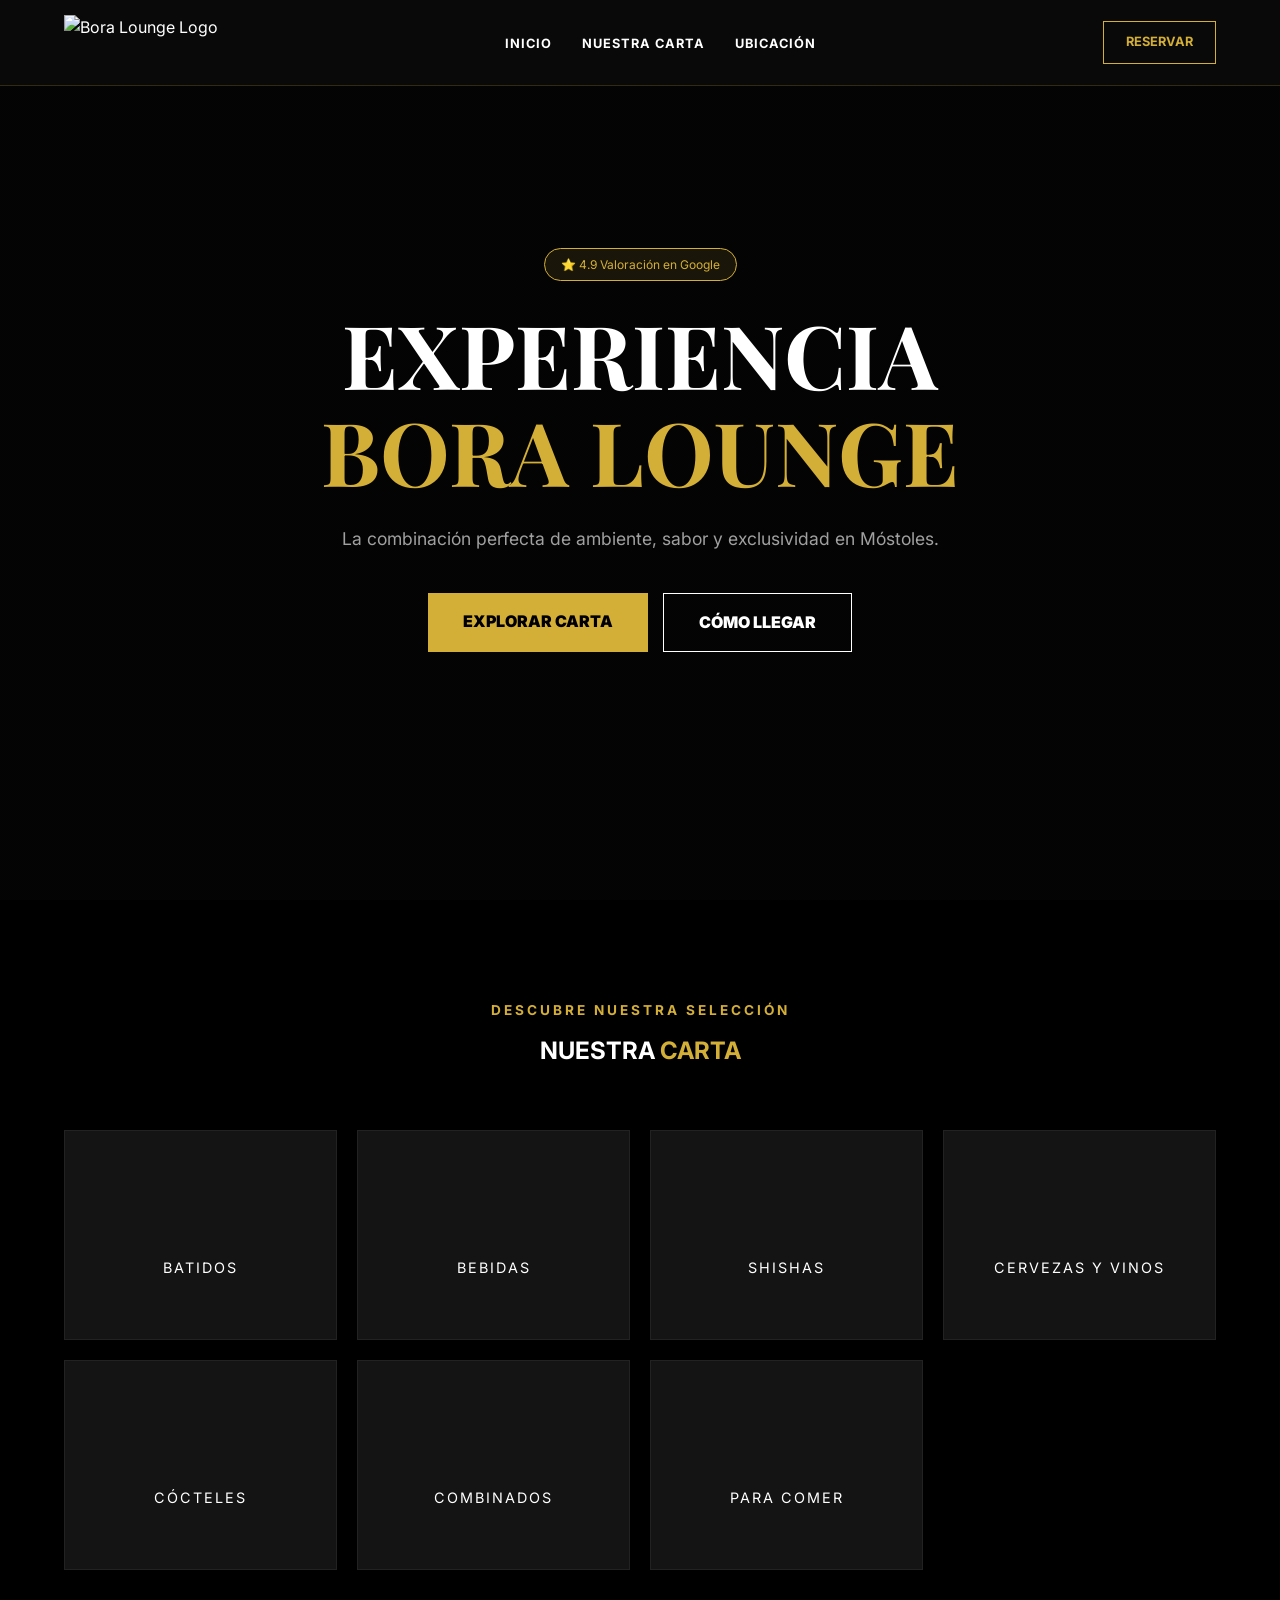
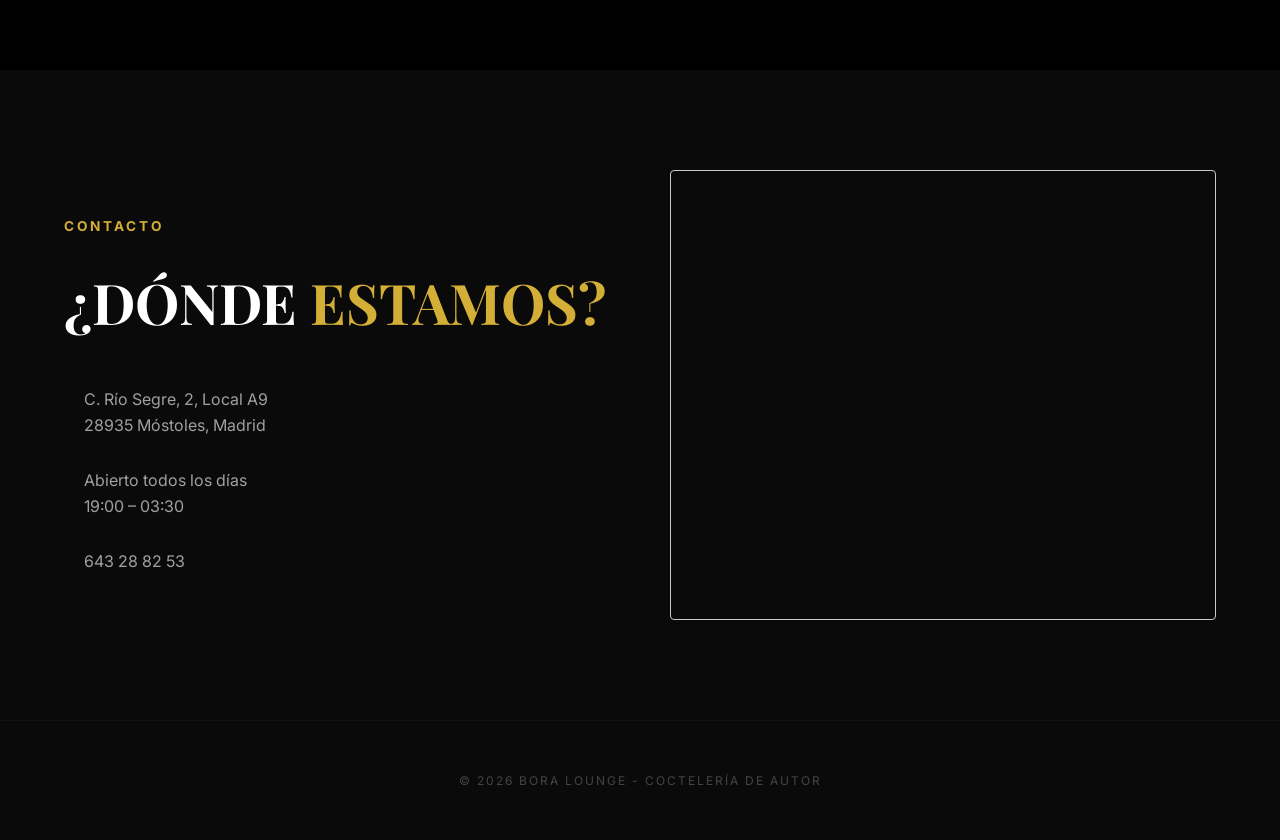
==== index.html @ b0efe2f0 "Add files via upload" ====
<!DOCTYPE html>
<html lang="es">
<head>
    <meta charset="UTF-8">
    <meta name="viewport" content="width=device-width, initial-scale=1.0">
    <title>Bora Lounge | Coctelería & Shishas Premium</title>
    <link rel="stylesheet" href="style.css">
    <link href="https://fonts.googleapis.com/css2?family=Playfair+Display:wght@700;900&family=Inter:wght@300;400;700&display=swap" rel="stylesheet">
    <script src="https://unpkg.com/lucide@latest"></script>
</head>
<body>

    <nav class="navbar">
        <div class="logo-container">
            <img src="local.png" alt="Bora Lounge Logo" class="nav-logo">
        </div>
        <ul class="nav-links">
            <li><a href="#inicio">Inicio</a></li>
            <li><a href="#carta">Nuestra Carta</a></li>
            <li><a href="#contacto">Ubicación</a></li>
        </ul>
        <a href="tel:643288253" class="btn-reservation">RESERVAR</a>
    </nav>

    <header id="inicio" class="hero">
        <div class="hero-content">
            <div class="badge">⭐ 4.9 Valoración en Google</div>
            <h1>EXPERIENCIA <br><span class="gold-text">BORA LOUNGE</span></h1>
            <p>La combinación perfecta de ambiente, sabor y exclusividad en Móstoles.</p>
            <div class="hero-btns">
                <a href="#carta" class="btn-gold">EXPLORAR CARTA</a>
                <a href="#contacto" class="btn-outline">CÓMO LLEGAR</a>
            </div>
        </div>
    </header>

    <section id="carta" class="menu-section">
        <div class="section-header">
            <span class="sub">DESCUBRE NUESTRA SELECCIÓN</span>
            <h2>NUESTRA <span class="gold-text">CARTA</span></h2>
        </div>

        <div class="menu-grid">
            <a href="batidos.html" class="menu-card">
                <i data-lucide="cup-soda"></i>
                <h3>BATIDOS</h3>
            </a>
            <a href="bebidas.html" class="menu-card">
                <i data-lucide="glass-water"></i>
                <h3>BEBIDAS</h3>
            </a>
            <a href="shishas.html" class="menu-card">
                <i data-lucide="wind"></i>
                <h3>SHISHAS</h3>
            </a>
            <a href="cervezas-vinos.html" class="menu-card">
                <i data-lucide="wine"></i>
                <h3>CERVEZAS Y VINOS</h3>
            </a>
            <a href="cocteles.html" class="menu-card">
                <i data-lucide="martini"></i>
                <h3>CÓCTELES</h3>
            </a>
            <a href="combinados.html" class="menu-card">
                <i data-lucide="glass-water"></i>
                <h3>COMBINADOS</h3>
            </a>
            <a href="comida.html" class="menu-card">
                <i data-lucide="pizza"></i>
                <h3>PARA COMER</h3>
            </a>
        </div>
    </section>

    <section id="contacto" class="contact-section">
        <div class="contact-grid">
            <div class="contact-info">
                <span class="sub">CONTACTO</span>
                <h2>¿DÓNDE <span class="gold-text">ESTAMOS?</span></h2>
                <div class="info-list">
                    <div class="info-item">
                        <i data-lucide="map-pin"></i>
                        <p>C. Río Segre, 2, Local A9<br>28935 Móstoles, Madrid</p>
                    </div>
                    <div class="info-item">
                        <i data-lucide="clock"></i>
                        <p>Abierto todos los días<br>19:00 – 03:30</p>
                    </div>
                    <div class="info-item">
                        <i data-lucide="phone"></i>
                        <p>643 28 82 53</p>
                    </div>
                </div>
            </div>
            <div class="map-box">
                <iframe src="https://www.google.com/maps/embed?pb=!1m18!1m12!1m3!1d3041.5654!2d-3.9216!3d40.3245!2m3!1f0!2f0!3f0!3m2!1i1024!2i768!4f13.1!3m3!1m2!1s0xd418de7d78a87d3%3A0x6b8655e88888888!2sC.%20R%C3%ADo%20Segre%2C%202%2C%2028935%20M%C3%B3stoles%2C%20Madrid!5e0!3m2!1ses!2ses!4v1700000000000" allowfullscreen="" loading="lazy"></iframe>
            </div>
        </div>
    </section>

    <footer>
        <p>© 2026 BORA LOUNGE - Coctelería de Autor</p>
    </footer>

    <script>lucide.createIcons();</script>
</body>
</html>
---- style.css ----
/* =========================================
   VARIABLES Y CONFIGURACIÓN BASE
   ========================================= */
:root {
    --bg: #0a0a0a;
    --card-bg: #141414;
    --gold: #d4af37;
    --gold-hover: #f1c40f;
    --text: #ffffff;
    --text-dim: #a0a0a0;
    --border: rgba(212, 175, 55, 0.2);
}

* {
    margin: 0;
    padding: 0;
    box-sizing: border-box;
    scroll-behavior: smooth;
}

body {
    font-family: 'Inter', sans-serif;
    background-color: var(--bg);
    color: var(--text);
    line-height: 1.6;
    overflow-x: hidden;
}

/* =========================================
   NAVEGACIÓN (GLASSMORPHISM)
   ========================================= */
.navbar {
    display: flex;
    justify-content: space-between;
    align-items: center;
    padding: 15px 5%;
    background: rgba(10, 10, 10, 0.95);
    backdrop-filter: blur(10px);
    position: fixed;
    width: 100%;
    top: 0;
    z-index: 1000;
    border-bottom: 1px solid var(--border);
}

.logo-container {
    display: flex;
    align-items: center;
}

.nav-logo {
    height: 55px; /* Tamaño optimizado para tu logo 'B' */
    width: auto;
    object-fit: contain;
}

.nav-links {
    display: flex;
    list-style: none;
    gap: 30px;
}

.nav-links a {
    text-decoration: none;
    color: var(--text);
    font-size: 0.8rem;
    font-weight: 700;
    text-transform: uppercase;
    letter-spacing: 1px;
    transition: 0.3s;
}

.nav-links a:hover {
    color: var(--gold);
}

.btn-reservation {
    background: transparent;
    border: 1px solid var(--gold);
    color: var(--gold);
    padding: 10px 22px;
    text-decoration: none;
    font-size: 0.8rem;
    font-weight: 700;
    transition: 0.3s;
}

.btn-reservation:hover {
    background: var(--gold);
    color: #000;
}

/* =========================================
   HERO SECTION
   ========================================= */
.hero {
    height: 100vh;
    background: linear-gradient(rgba(0,0,0,0.65), rgba(0,0,0,0.65)), 
                url('https://images.unsplash.com/photo-1514362545857-3bc16c4c7d1b?auto=format&fit=crop&q=80');
    background-size: cover;
    background-position: center;
    display: flex;
    align-items: center;
    justify-content: center;
    text-align: center;
    padding: 0 5%;
}

.badge {
    background: rgba(212, 175, 55, 0.1);
    color: var(--gold);
    padding: 6px 16px;
    border-radius: 50px;
    display: inline-block;
    font-size: 0.75rem;
    margin-bottom: 25px;
    border: 1px solid var(--gold);
}

.hero h1 {
    font-family: 'Playfair Display', serif;
    font-size: clamp(2.5rem, 8vw, 5.5rem);
    line-height: 1.1;
    margin-bottom: 25px;
}

.gold-text {
    color: var(--gold);
}

.hero p {
    color: var(--text-dim);
    font-size: 1.1rem;
    max-width: 700px;
    margin: 0 auto 40px;
}

.hero-btns {
    display: flex;
    gap: 15px;
    justify-content: center;
    flex-wrap: wrap;
}

.btn-gold {
    background: var(--gold);
    color: #000;
    padding: 16px 35px;
    text-decoration: none;
    font-weight: 900;
    transition: 0.3s;
}

.btn-outline {
    border: 1px solid #fff;
    color: #fff;
    padding: 16px 35px;
    text-decoration: none;
    font-weight: 900;
    transition: 0.3s;
}

.btn-gold:hover { background: var(--gold-hover); }
.btn-outline:hover { background: #fff; color: #000; }

/* =========================================
   SECCIÓN CARTA (GRID)
   ========================================= */
.menu-section {
    padding: 100px 5%;
    background: #000;
    text-align: center;
}

.section-header {
    margin-bottom: 60px;
}

.sub {
    color: var(--gold);
    font-weight: 700;
    font-size: 0.85rem;
    letter-spacing: 3px;
    display: block;
    margin-bottom: 10px;
}

.menu-grid {
    display: grid;
    grid-template-columns: repeat(auto-fit, minmax(220px, 1fr));
    gap: 20px;
    max-width: 1200px;
    margin: 0 auto;
}

.menu-card {
    background: var(--card-bg);
    padding: 60px 20px;
    border: 1px solid #222;
    text-decoration: none;
    color: #fff;
    display: flex;
    flex-direction: column;
    align-items: center;
    gap: 20px;
    transition: 0.4s cubic-bezier(0.175, 0.885, 0.32, 1.275);
}

.menu-card i {
    width: 45px;
    height: 45px;
    color: var(--gold);
    transition: 0.3s;
}

.menu-card h3 {
    font-size: 0.9rem;
    font-weight: 400;
    letter-spacing: 2px;
}

.menu-card:hover {
    border-color: var(--gold);
    transform: translateY(-10px);
    background: rgba(212, 175, 55, 0.05);
}

/* =========================================
   PÁGINAS INTERNAS DE LA CARTA
   ========================================= */
.menu-page {
    background: var(--bg);
    min-height: 100vh;
    padding-top: 120px;
}

.menu-container {
    max-width: 850px;
    margin: 0 auto;
    padding: 40px 20px;
}

.back-btn {
    display: inline-block;
    color: #fff;
    text-decoration: none;
    border: 1px solid var(--gold);
    padding: 10px 20px;
    font-size: 0.8rem;
    font-weight: 700;
    margin-bottom: 40px;
    transition: 0.3s;
}

.back-btn:hover {
    background: var(--gold);
    color: #000;
}

.item {
    display: flex;
    justify-content: space-between;
    align-items: flex-start;
    padding: 25px 0;
    border-bottom: 1px dashed #333;
}

.item h4 {
    font-family: 'Playfair Display', serif;
    color: var(--gold);
    font-size: 1.3rem;
    margin-bottom: 8px;
}

.item p {
    color: var(--text-dim);
    font-size: 0.95rem;
}

.price {
    color: var(--gold);
    font-weight: 700;
    font-size: 1.2rem;
    margin-left: 20px;
}

/* =========================================
   CONTACTO Y MAPA
   ========================================= */
.contact-section {
    padding: 100px 5%;
    background: #0a0a0a;
}

.contact-grid {
    display: grid;
    grid-template-columns: 1fr 1fr;
    gap: 60px;
    align-items: center;
}

.contact-info h2 {
    font-family: 'Playfair Display', serif;
    font-size: clamp(2rem, 5vw, 3.5rem);
    margin: 20px 0 40px;
}

.info-list {
    display: flex;
    flex-direction: column;
    gap: 30px;
}

.info-item {
    display: flex;
    gap: 20px;
    align-items: flex-start;
}

.info-item i {
    color: var(--gold);
    flex-shrink: 0;
}

.info-item p {
    color: var(--text-dim);
}

.map-box {
    height: 450px;
    border: 1px solid #333;
    border-radius: 4px;
    overflow: hidden;
    filter: grayscale(1) invert(90%) contrast(1.2);
}

.map-box iframe {
    width: 100%;
    height: 100%;
    border: none;
}

/* =========================================
   FOOTER
   ========================================= */
footer {
    text-align: center;
    padding: 50px;
    border-top: 1px solid #111;
    color: #444;
    font-size: 0.75rem;
    letter-spacing: 2px;
    text-transform: uppercase;
}

/* =========================================
   RESPONSIVE
   ========================================= */
@media (max-width: 900px) {
    .contact-grid {
        grid-template-columns: 1fr;
    }
    
    .nav-links {
        display: none;
    }
    
    .hero h1 {
        font-size: 3.2rem;
    }

    .map-box {
        height: 300px;
    }
}
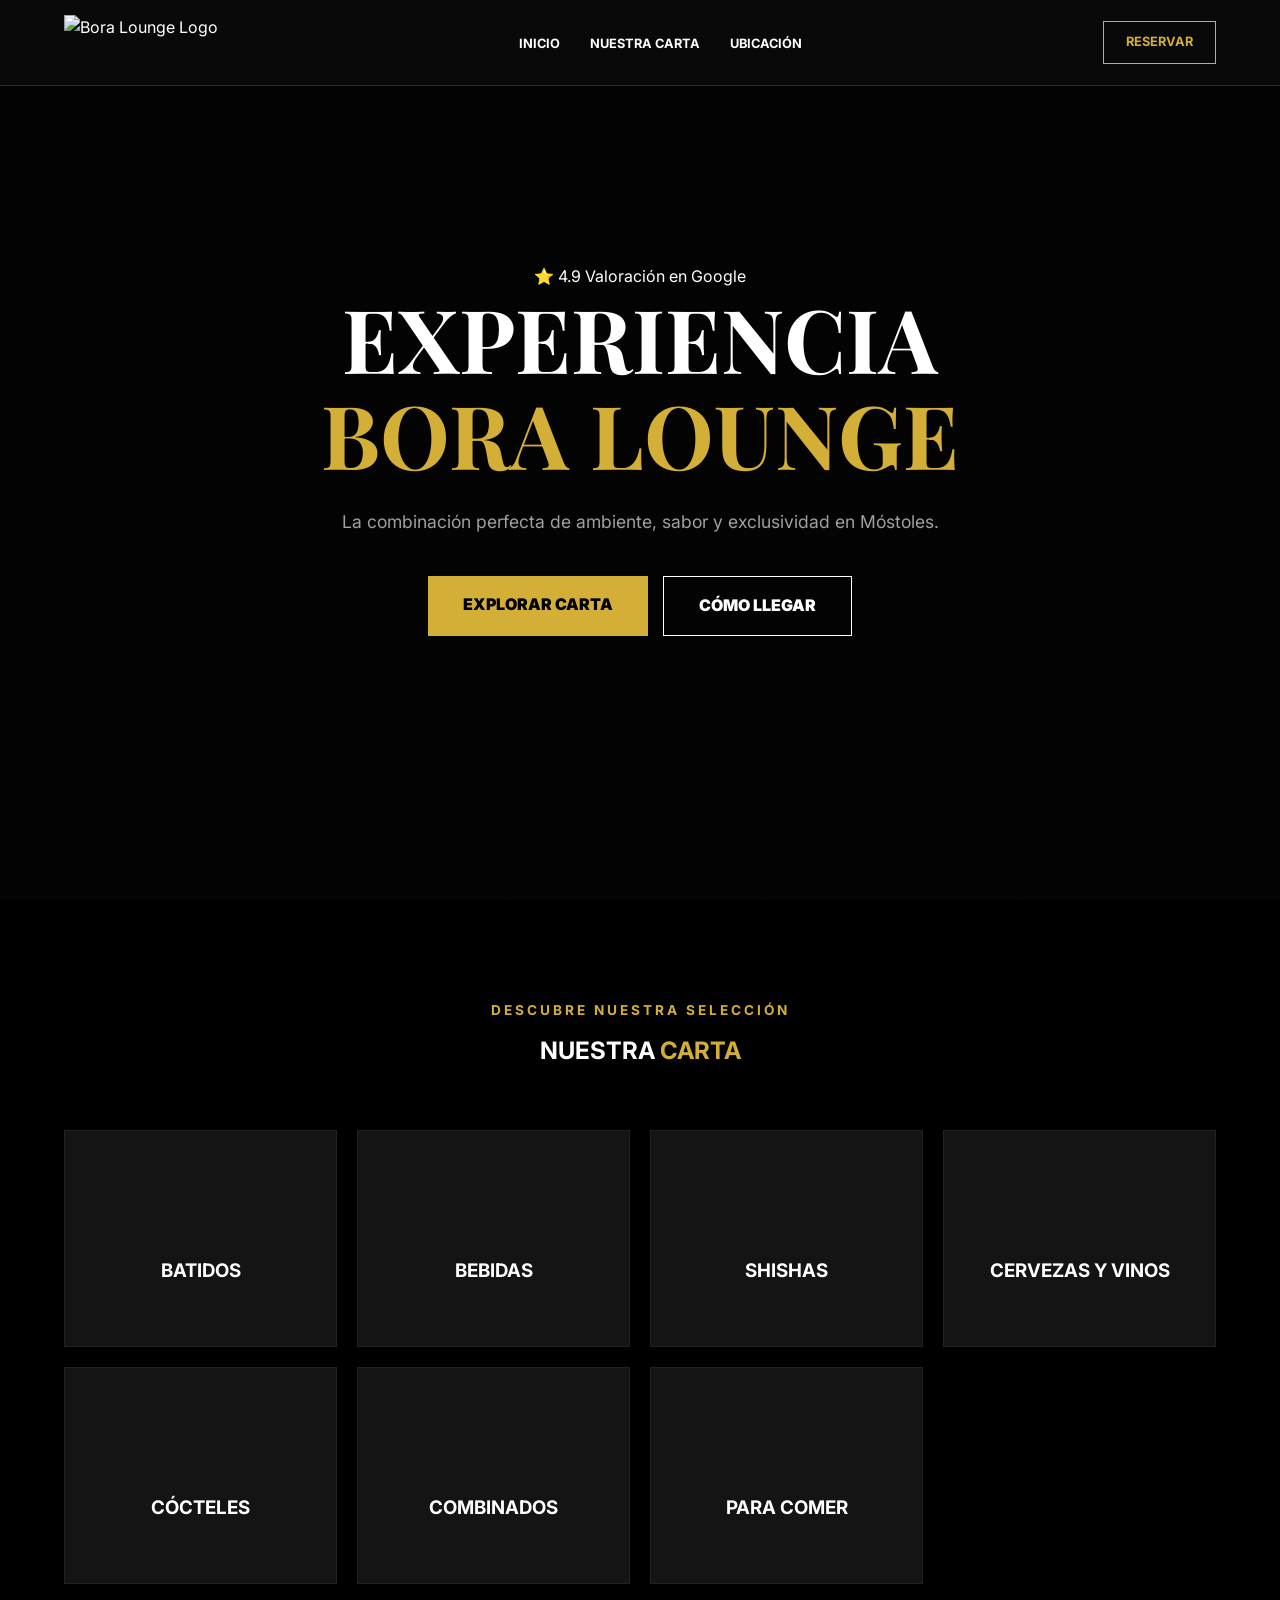
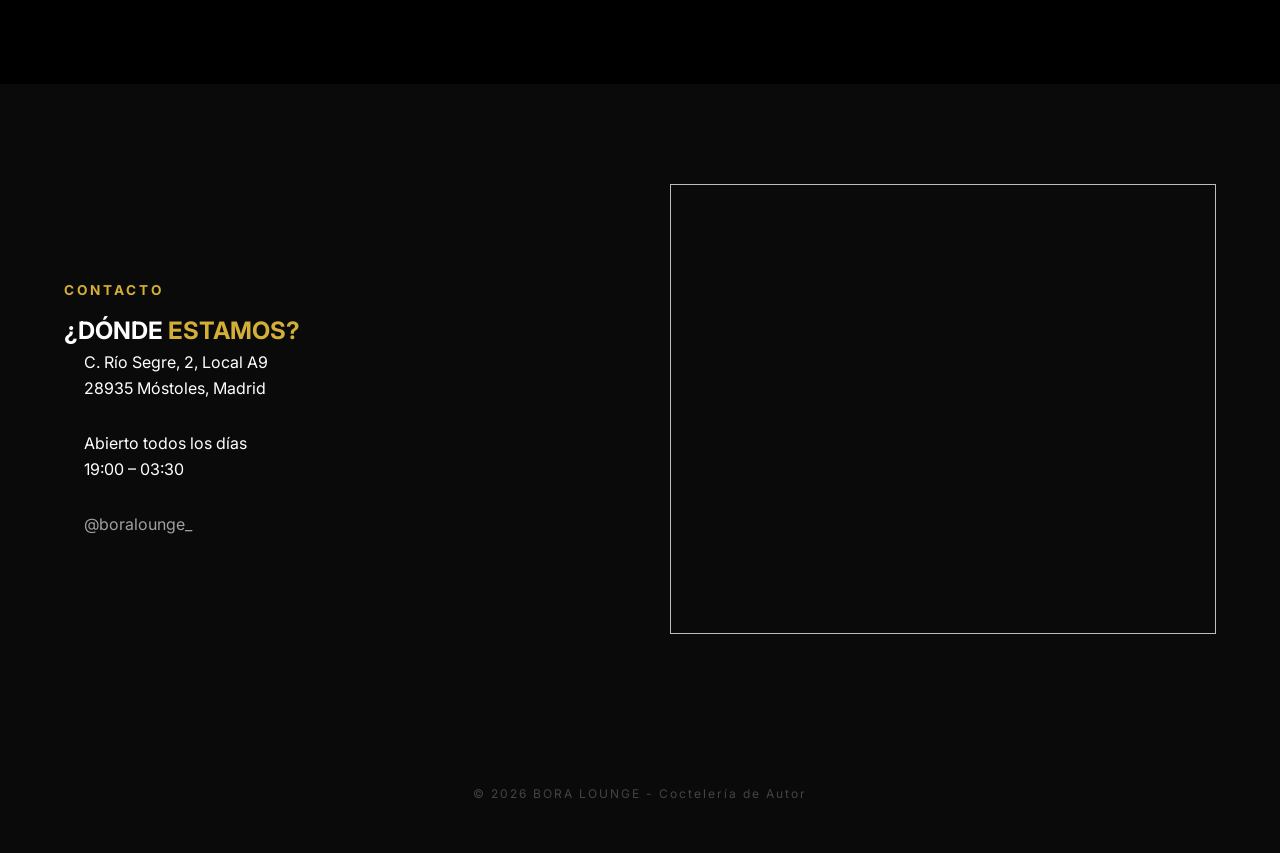
==== commit aeb46028: "index.html" ====
--- a/index.html
+++ b/index.html
@@ -19,7 +19,7 @@
             <li><a href="#carta">Nuestra Carta</a></li>
             <li><a href="#contacto">Ubicación</a></li>
         </ul>
-        <a href="tel:643288253" class="btn-reservation">RESERVAR</a>
+        <a href="https://www.instagram.com/boralounge_/" class="btn-reservation">RESERVAR</a>
     </nav>
 
     <header id="inicio" class="hero">
@@ -73,30 +73,34 @@
     </section>
 
     <section id="contacto" class="contact-section">
-        <div class="contact-grid">
-            <div class="contact-info">
-                <span class="sub">CONTACTO</span>
-                <h2>¿DÓNDE <span class="gold-text">ESTAMOS?</span></h2>
-                <div class="info-list">
-                    <div class="info-item">
-                        <i data-lucide="map-pin"></i>
-                        <p>C. Río Segre, 2, Local A9<br>28935 Móstoles, Madrid</p>
-                    </div>
-                    <div class="info-item">
-                        <i data-lucide="clock"></i>
-                        <p>Abierto todos los días<br>19:00 – 03:30</p>
-                    </div>
-                    <div class="info-item">
-                        <i data-lucide="phone"></i>
-                        <p>643 28 82 53</p>
-                    </div>
+    <div class="contact-grid">
+        <div class="contact-info">
+            <span class="sub">CONTACTO</span>
+            <h2>¿DÓNDE <span class="gold-text">ESTAMOS?</span></h2>
+            <div class="info-list">
+                <div class="info-item">
+                    <i data-lucide="map-pin"></i>
+                    <p>C. Río Segre, 2, Local A9<br>28935 Móstoles, Madrid</p>
+                </div>
+                <div class="info-item">
+                    <i data-lucide="clock"></i>
+                    <p>Abierto todos los días<br>19:00 – 03:30</p>
+                </div>
+                <div class="info-item">
+                    <i data-lucide="instagram"></i>
+                    <p>
+                        <a href="https://www.instagram.com/boralounge_/" target="_blank" style="color: var(--text-dim); text-decoration: none; transition: 0.3s;">
+                            @boralounge_
+                        </a>
+                    </p>
                 </div>
             </div>
-            <div class="map-box">
-                <iframe src="https://www.google.com/maps/embed?pb=!1m18!1m12!1m3!1d3041.5654!2d-3.9216!3d40.3245!2m3!1f0!2f0!3f0!3m2!1i1024!2i768!4f13.1!3m3!1m2!1s0xd418de7d78a87d3%3A0x6b8655e88888888!2sC.%20R%C3%ADo%20Segre%2C%202%2C%2028935%20M%C3%B3stoles%2C%20Madrid!5e0!3m2!1ses!2ses!4v1700000000000" allowfullscreen="" loading="lazy"></iframe>
-            </div>
         </div>
-    </section>
+        <div class="map-box">
+            <iframe src="https://www.google.com/maps/embed?pb=!1m18!1m12!1m3!1d3041.439446487627!2d-3.9213838!3d40.3325619!2m3!1f0!2f0!3f0!3m2!1i1024!2i768!4f13.1!3m3!1m2!1s0xd4191d9a265691d%3A0xc621b33333333333!2sBora%20Lounge!5e0!3m2!1ses!2ses!4v1700000000000!5m2!1ses!2ses" allowfullscreen="" loading="lazy"></iframe>
+        </div>
+    </div>
+</section>
 
     <footer>
         <p>© 2026 BORA LOUNGE - Coctelería de Autor</p>
@@ -104,4 +108,4 @@
 
     <script>lucide.createIcons();</script>
 </body>
-</html>+</html>
--- a/style.css
+++ b/style.css
@@ -27,7 +27,7 @@
 }
 
 /* =========================================
-   NAVEGACIÓN (GLASSMORPHISM)
+   NAVEGACIÓN (RESTAURADA)
    ========================================= */
 .navbar {
     display: flex;
@@ -43,38 +43,21 @@
     border-bottom: 1px solid var(--border);
 }
 
-.logo-container {
-    display: flex;
-    align-items: center;
-}
+.logo-container { display: flex; align-items: center; }
+.nav-logo { height: 55px; width: auto; object-fit: contain; }
 
-.nav-logo {
-    height: 55px; /* Tamaño optimizado para tu logo 'B' */
-    width: auto;
-    object-fit: contain;
-}
-
-.nav-links {
-    display: flex;
-    list-style: none;
-    gap: 30px;
-}
-
+.nav-links { display: flex; list-style: none; gap: 30px; }
 .nav-links a {
     text-decoration: none;
     color: var(--text);
     font-size: 0.8rem;
     font-weight: 700;
     text-transform: uppercase;
-    letter-spacing: 1px;
     transition: 0.3s;
 }
+.nav-links a:hover { color: var(--gold); }
 
-.nav-links a:hover {
-    color: var(--gold);
-}
-
-.btn-reservation {
+.btn-reservation, .back-btn {
     background: transparent;
     border: 1px solid var(--gold);
     color: var(--gold);
@@ -84,14 +67,10 @@
     font-weight: 700;
     transition: 0.3s;
 }
-
-.btn-reservation:hover {
-    background: var(--gold);
-    color: #000;
-}
+.btn-reservation:hover, .back-btn:hover { background: var(--gold); color: #000; }
 
 /* =========================================
-   HERO SECTION
+   HERO SECTION (RESTAURADA)
    ========================================= */
 .hero {
     height: 100vh;
@@ -106,17 +85,6 @@
     padding: 0 5%;
 }
 
-.badge {
-    background: rgba(212, 175, 55, 0.1);
-    color: var(--gold);
-    padding: 6px 16px;
-    border-radius: 50px;
-    display: inline-block;
-    font-size: 0.75rem;
-    margin-bottom: 25px;
-    border: 1px solid var(--gold);
-}
-
 .hero h1 {
     font-family: 'Playfair Display', serif;
     font-size: clamp(2.5rem, 8vw, 5.5rem);
@@ -124,9 +92,7 @@
     margin-bottom: 25px;
 }
 
-.gold-text {
-    color: var(--gold);
-}
+.gold-text { color: var(--gold); }
 
 .hero p {
     color: var(--text-dim);
@@ -135,55 +101,18 @@
     margin: 0 auto 40px;
 }
 
-.hero-btns {
-    display: flex;
-    gap: 15px;
-    justify-content: center;
-    flex-wrap: wrap;
-}
-
-.btn-gold {
-    background: var(--gold);
-    color: #000;
-    padding: 16px 35px;
-    text-decoration: none;
-    font-weight: 900;
-    transition: 0.3s;
-}
-
-.btn-outline {
-    border: 1px solid #fff;
-    color: #fff;
-    padding: 16px 35px;
-    text-decoration: none;
-    font-weight: 900;
-    transition: 0.3s;
-}
-
+.hero-btns { display: flex; gap: 15px; justify-content: center; flex-wrap: wrap; }
+.btn-gold { background: var(--gold); color: #000; padding: 16px 35px; text-decoration: none; font-weight: 900; transition: 0.3s; }
+.btn-outline { border: 1px solid #fff; color: #fff; padding: 16px 35px; text-decoration: none; font-weight: 900; transition: 0.3s; }
 .btn-gold:hover { background: var(--gold-hover); }
 .btn-outline:hover { background: #fff; color: #000; }
 
 /* =========================================
-   SECCIÓN CARTA (GRID)
+   SECCIÓN CARTA (GRID INDEX)
    ========================================= */
-.menu-section {
-    padding: 100px 5%;
-    background: #000;
-    text-align: center;
-}
-
-.section-header {
-    margin-bottom: 60px;
-}
-
-.sub {
-    color: var(--gold);
-    font-weight: 700;
-    font-size: 0.85rem;
-    letter-spacing: 3px;
-    display: block;
-    margin-bottom: 10px;
-}
+.menu-section { padding: 100px 5%; background: #000; text-align: center; }
+.section-header { margin-bottom: 60px; }
+.sub { color: var(--gold); font-weight: 700; font-size: 0.85rem; letter-spacing: 3px; display: block; margin-bottom: 10px; }
 
 .menu-grid {
     display: grid;
@@ -205,56 +134,22 @@
     gap: 20px;
     transition: 0.4s cubic-bezier(0.175, 0.885, 0.32, 1.275);
 }
-
-.menu-card i {
-    width: 45px;
-    height: 45px;
-    color: var(--gold);
-    transition: 0.3s;
-}
-
-.menu-card h3 {
-    font-size: 0.9rem;
-    font-weight: 400;
-    letter-spacing: 2px;
-}
-
-.menu-card:hover {
-    border-color: var(--gold);
-    transform: translateY(-10px);
-    background: rgba(212, 175, 55, 0.05);
-}
+.menu-card i { width: 45px; height: 45px; color: var(--gold); }
+.menu-card:hover { border-color: var(--gold); transform: translateY(-10px); background: rgba(212, 175, 55, 0.05); }
 
 /* =========================================
-   PÁGINAS INTERNAS DE LA CARTA
+   PÁGINAS DE CARTA (ESTILO LISTA)
    ========================================= */
-.menu-page {
-    background: var(--bg);
-    min-height: 100vh;
-    padding-top: 120px;
-}
+.menu-page { padding-top: 120px; }
+.menu-container { max-width: 850px; margin: 0 auto; padding: 40px 20px; }
 
-.menu-container {
-    max-width: 850px;
-    margin: 0 auto;
-    padding: 40px 20px;
-}
-
-.back-btn {
-    display: inline-block;
-    color: #fff;
-    text-decoration: none;
-    border: 1px solid var(--gold);
-    padding: 10px 20px;
-    font-size: 0.8rem;
-    font-weight: 700;
-    margin-bottom: 40px;
-    transition: 0.3s;
-}
-
-.back-btn:hover {
-    background: var(--gold);
-    color: #000;
+.category-title {
+    color: var(--gold);
+    font-family: 'Playfair Display', serif;
+    font-size: 1.6rem;
+    margin: 40px 0 20px;
+    border-bottom: 1px solid var(--border);
+    padding-bottom: 10px;
 }
 
 .item {
@@ -265,111 +160,29 @@
     border-bottom: 1px dashed #333;
 }
 
-.item h4 {
-    font-family: 'Playfair Display', serif;
-    color: var(--gold);
-    font-size: 1.3rem;
-    margin-bottom: 8px;
-}
-
-.item p {
-    color: var(--text-dim);
-    font-size: 0.95rem;
-}
-
-.price {
-    color: var(--gold);
-    font-weight: 700;
-    font-size: 1.2rem;
-    margin-left: 20px;
-}
+.details { flex: 1; }
+.details h4 { font-family: 'Playfair Display', serif; color: var(--gold); font-size: 1.3rem; margin-bottom: 8px; }
+.details p { color: var(--text-dim); font-size: 0.95rem; }
+.price { color: var(--gold); font-weight: 700; font-size: 1.2rem; margin-left: 20px; white-space: nowrap; }
 
 /* =========================================
    CONTACTO Y MAPA
    ========================================= */
-.contact-section {
-    padding: 100px 5%;
-    background: #0a0a0a;
-}
-
-.contact-grid {
-    display: grid;
-    grid-template-columns: 1fr 1fr;
-    gap: 60px;
-    align-items: center;
-}
-
-.contact-info h2 {
-    font-family: 'Playfair Display', serif;
-    font-size: clamp(2rem, 5vw, 3.5rem);
-    margin: 20px 0 40px;
-}
-
-.info-list {
-    display: flex;
-    flex-direction: column;
-    gap: 30px;
-}
-
-.info-item {
-    display: flex;
-    gap: 20px;
-    align-items: flex-start;
-}
-
-.info-item i {
-    color: var(--gold);
-    flex-shrink: 0;
-}
-
-.info-item p {
-    color: var(--text-dim);
-}
-
-.map-box {
-    height: 450px;
-    border: 1px solid #333;
-    border-radius: 4px;
-    overflow: hidden;
-    filter: grayscale(1) invert(90%) contrast(1.2);
-}
-
-.map-box iframe {
-    width: 100%;
-    height: 100%;
-    border: none;
-}
+.contact-section { padding: 100px 5%; background: #0a0a0a; }
+.contact-grid { display: grid; grid-template-columns: 1fr 1fr; gap: 60px; align-items: center; }
+.info-list { display: flex; flex-direction: column; gap: 30px; text-align: left; }
+.info-item { display: flex; gap: 20px; align-items: flex-start; }
+.info-item i { color: var(--gold); flex-shrink: 0; }
+.map-box { height: 450px; border: 1px solid #333; overflow: hidden; filter: grayscale(1) invert(90%); }
+.map-box iframe { width: 100%; height: 100%; border: none; }
 
 /* =========================================
-   FOOTER
+   FOOTER Y RESPONSIVE
    ========================================= */
-footer {
-    text-align: center;
-    padding: 50px;
-    border-top: 1px solid #111;
-    color: #444;
-    font-size: 0.75rem;
-    letter-spacing: 2px;
-    text-transform: uppercase;
+footer { text-align: center; padding: 50px; color: #444; font-size: 0.75rem; letter-spacing: 2px; }
+
+@media (max-width: 900px) {
+    .contact-grid { grid-template-columns: 1fr; }
+    .nav-links { display: none; }
+    .hero h1 { font-size: 3.2rem; }
 }
-
-/* =========================================
-   RESPONSIVE
-   ========================================= */
-@media (max-width: 900px) {
-    .contact-grid {
-        grid-template-columns: 1fr;
-    }
-    
-    .nav-links {
-        display: none;
-    }
-    
-    .hero h1 {
-        font-size: 3.2rem;
-    }
-
-    .map-box {
-        height: 300px;
-    }
-}
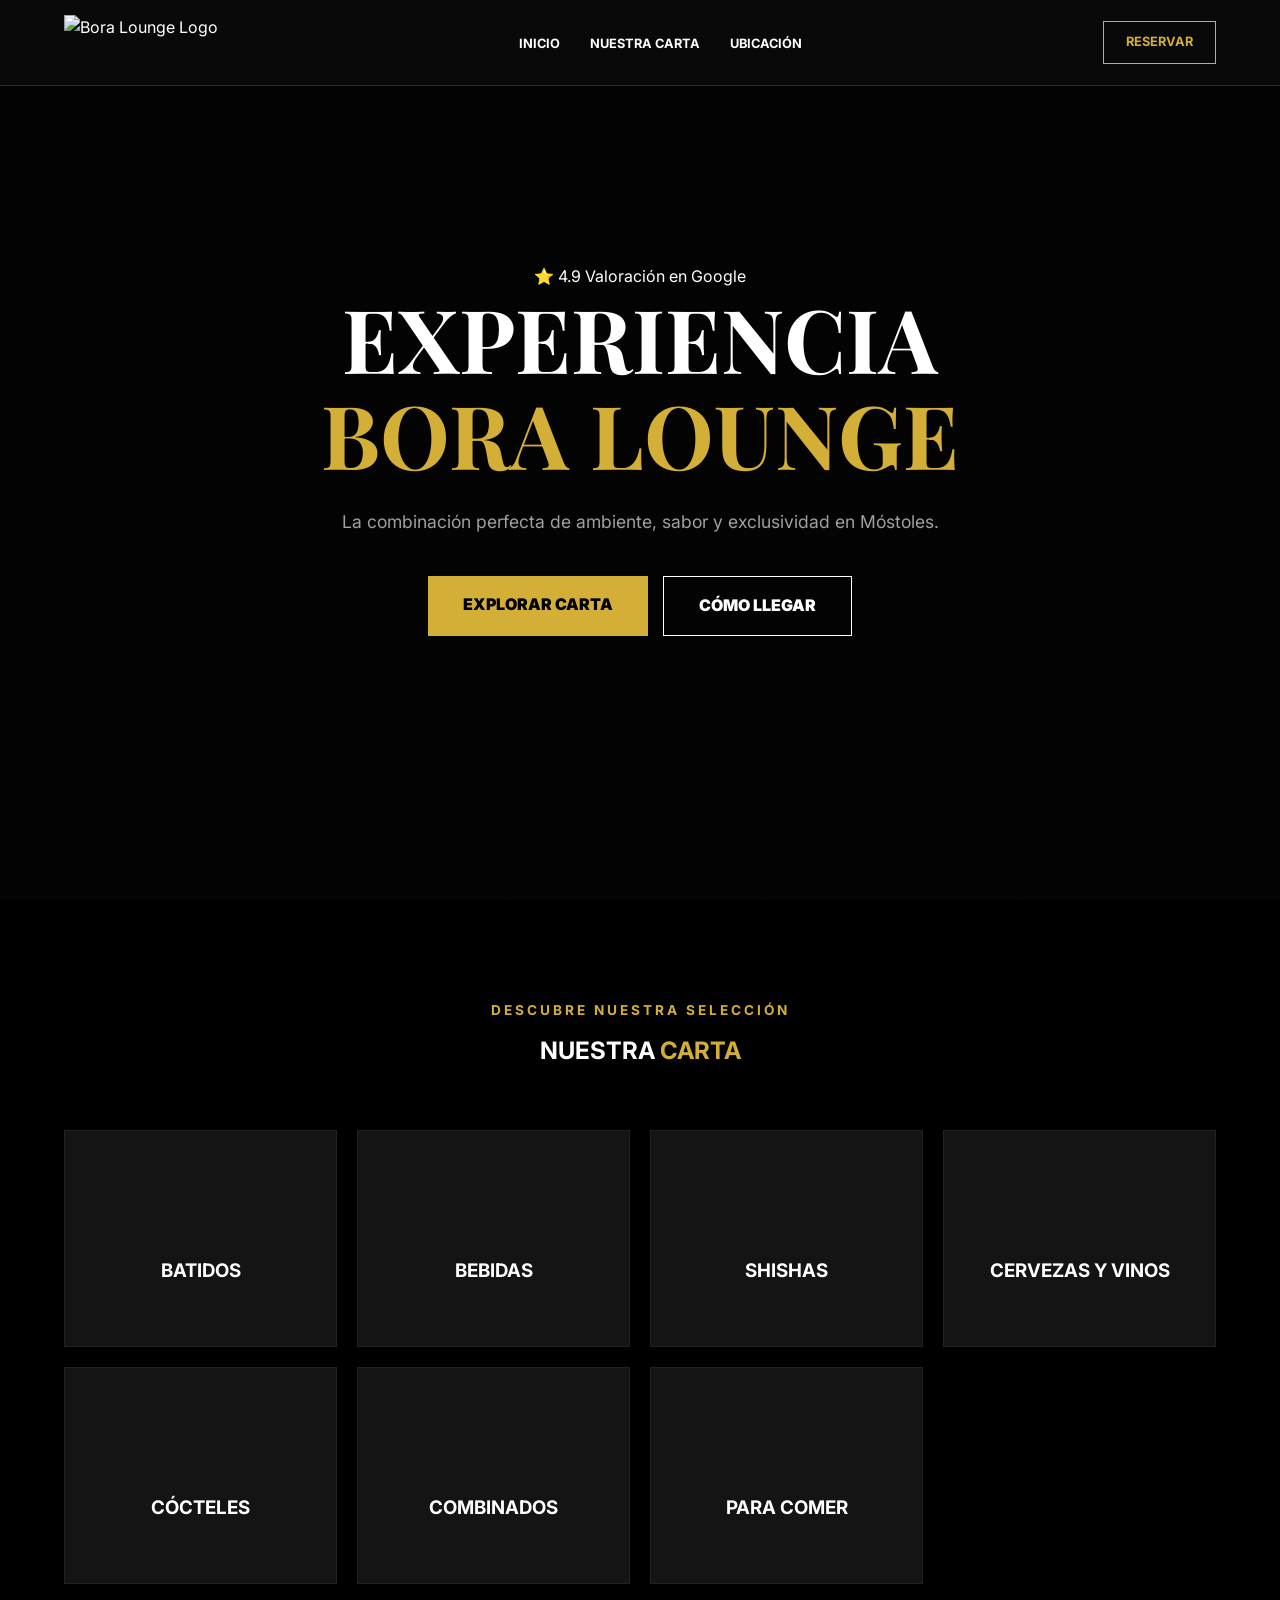
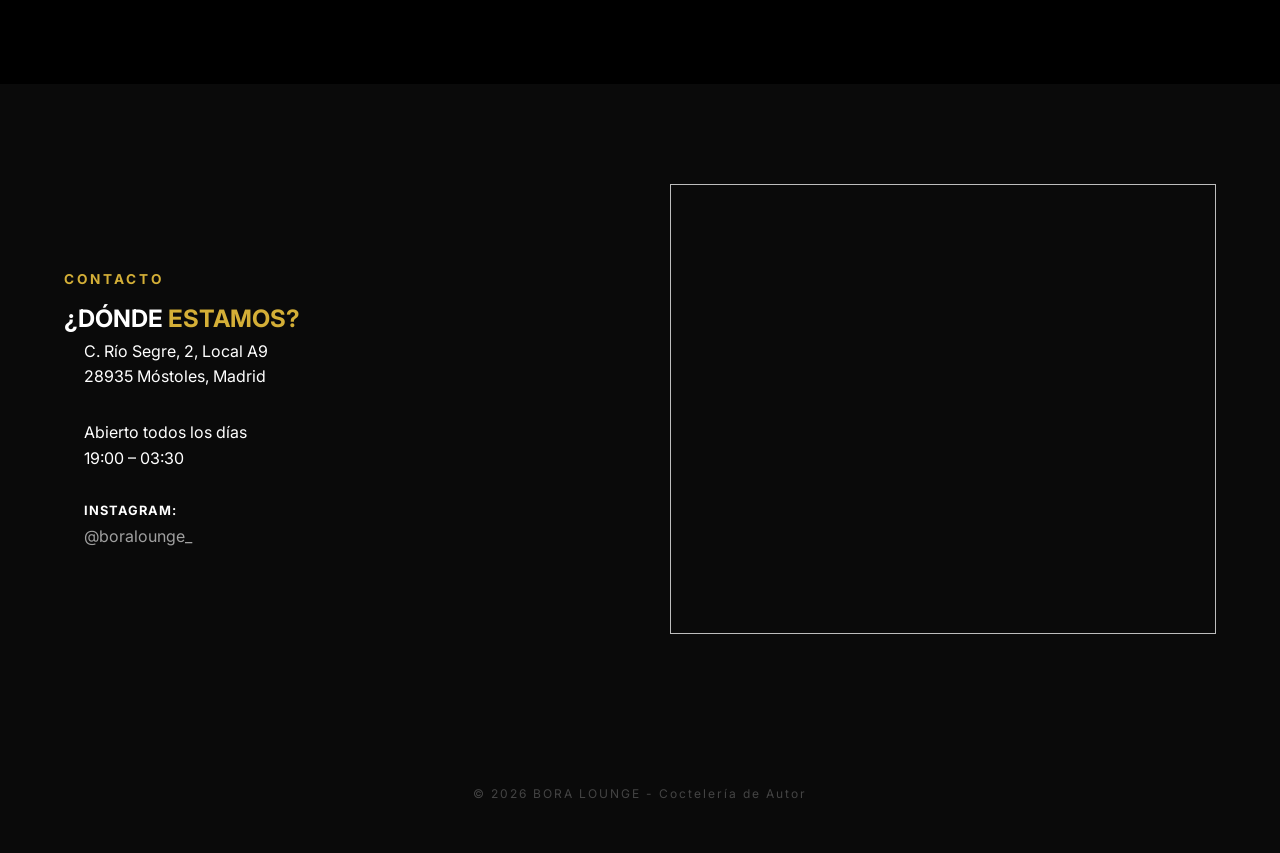
==== commit 9f7d2492: "index.html" ====
--- a/index.html
+++ b/index.html
@@ -87,17 +87,18 @@
                     <p>Abierto todos los días<br>19:00 – 03:30</p>
                 </div>
                 <div class="info-item">
-                    <i data-lucide="instagram"></i>
-                    <p>
-                        <a href="https://www.instagram.com/boralounge_/" target="_blank" style="color: var(--text-dim); text-decoration: none; transition: 0.3s;">
+                    <i data-lucide="instagram" style="margin-top: 5px;"></i>
+                    <div>
+                        <strong style="display: block; color: #fff; text-transform: uppercase; letter-spacing: 1px; font-size: 0.8rem; margin-bottom: 2px;">INSTAGRAM:</strong>
+                        <a href="https://www.instagram.com/boralounge_/" target="_blank" style="color: var(--text-dim); text-decoration: none; font-size: 1rem; transition: 0.3s;">
                             @boralounge_
                         </a>
-                    </p>
+                    </div>
                 </div>
             </div>
         </div>
         <div class="map-box">
-            <iframe src="https://www.google.com/maps/embed?pb=!1m18!1m12!1m3!1d3041.439446487627!2d-3.9213838!3d40.3325619!2m3!1f0!2f0!3f0!3m2!1i1024!2i768!4f13.1!3m3!1m2!1s0xd4191d9a265691d%3A0xc621b33333333333!2sBora%20Lounge!5e0!3m2!1ses!2ses!4v1700000000000!5m2!1ses!2ses" allowfullscreen="" loading="lazy"></iframe>
+            <iframe src="https://www.google.com/maps/embed?pb=!1m18!1m12!1m3!1d3041.8385202867623!2d-3.9213123!3d40.3237199!2m3!1f0!2f0!3f0!3m2!1i1024!2i768!4f13.1!3m3!1m2!1s0xd418de2e92c286d%3A0xc47e33527e7f6f96!2sC.%20R%C3%ADo%20Segre%2C%202%2C%2028935%20M%C3%B3stoles%2C%20Madrid!5e0!3m2!1ses!2ses!4v1715600000000!5m2!1ses!2ses" allowfullscreen="" loading="lazy"></iframe>
         </div>
     </div>
 </section>
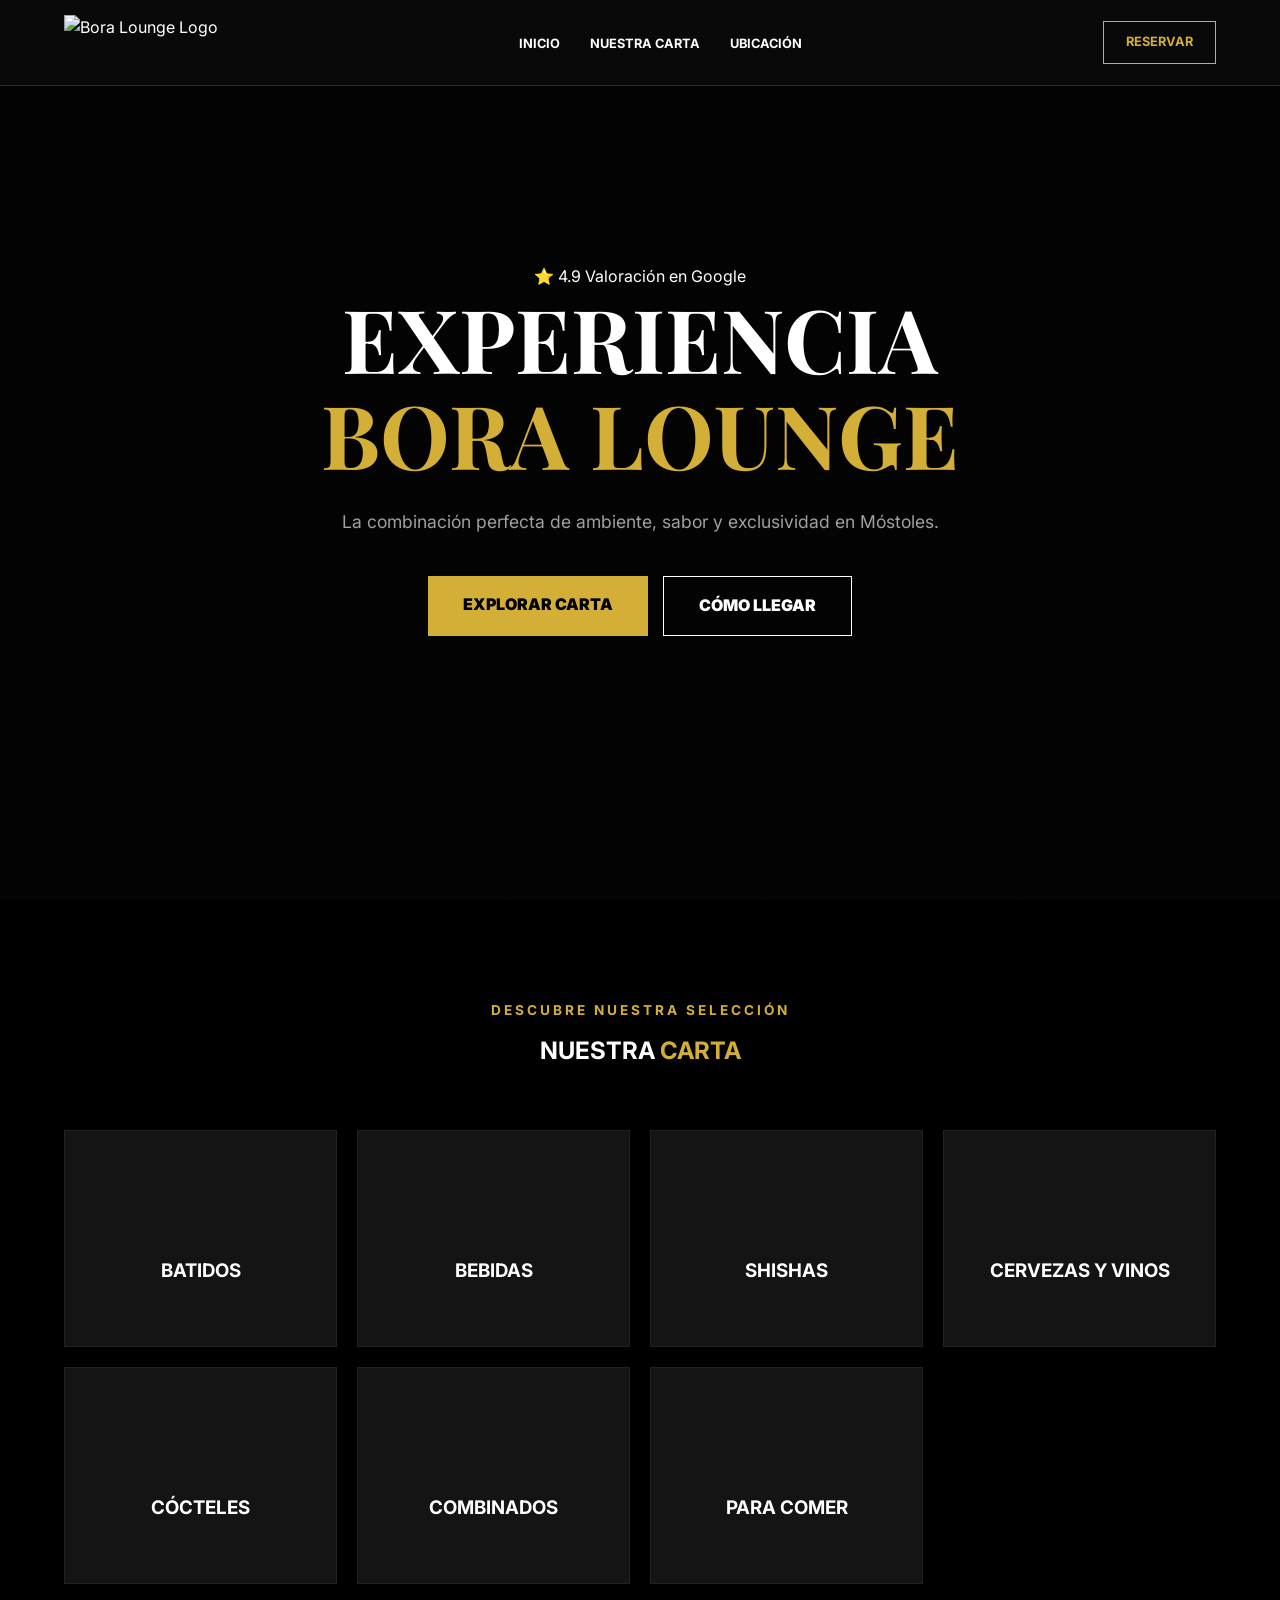
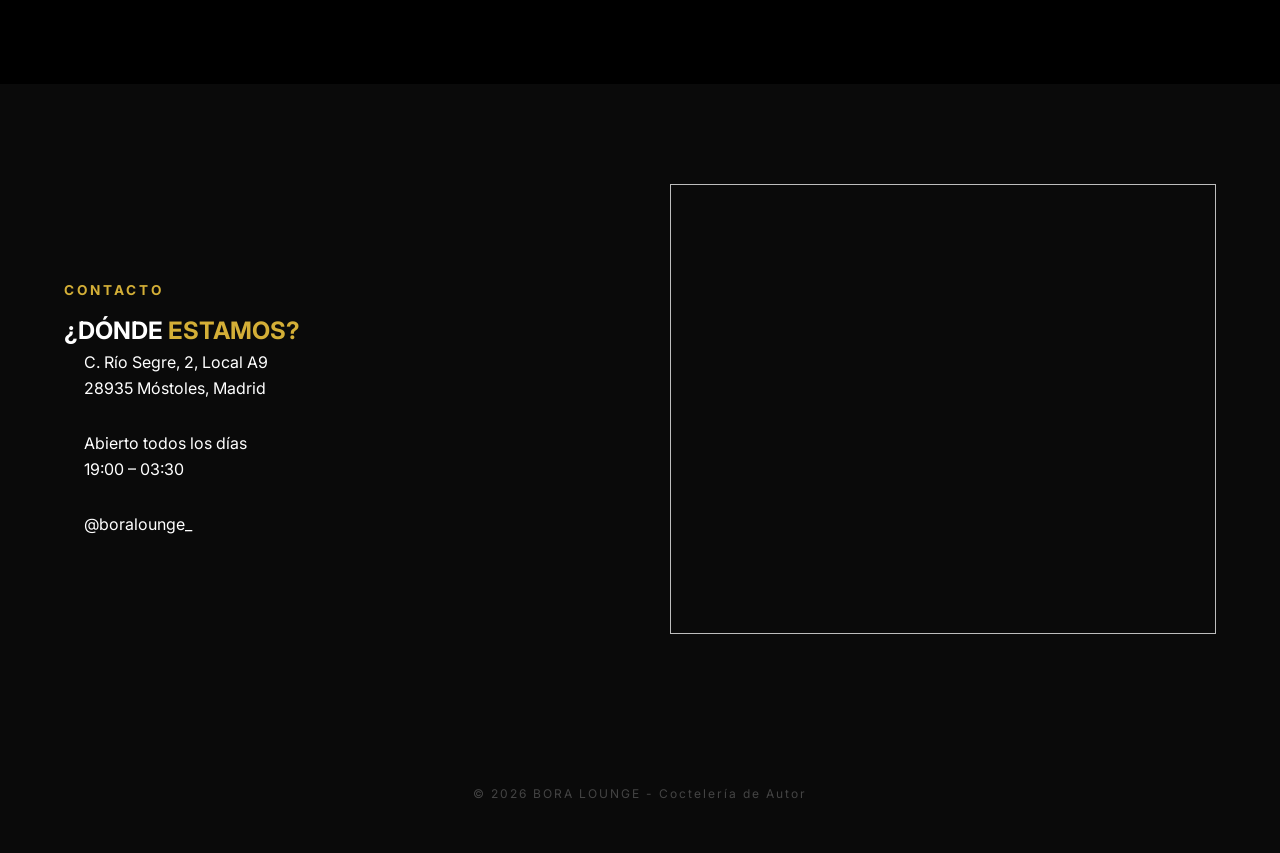
==== commit 9648aa07: "index.html" ====
--- a/index.html
+++ b/index.html
@@ -87,18 +87,17 @@
                     <p>Abierto todos los días<br>19:00 – 03:30</p>
                 </div>
                 <div class="info-item">
-                    <i data-lucide="instagram" style="margin-top: 5px;"></i>
-                    <div>
-                        <strong style="display: block; color: #fff; text-transform: uppercase; letter-spacing: 1px; font-size: 0.8rem; margin-bottom: 2px;">INSTAGRAM:</strong>
-                        <a href="https://www.instagram.com/boralounge_/" target="_blank" style="color: var(--text-dim); text-decoration: none; font-size: 1rem; transition: 0.3s;">
+                    <i data-lucide="instagram"></i>
+                    <p>
+                        <a href="https://www.instagram.com/boralounge_/" target="_blank" style="color: inherit; text-decoration: none;">
                             @boralounge_
                         </a>
-                    </div>
+                    </p>
                 </div>
             </div>
         </div>
         <div class="map-box">
-            <iframe src="https://www.google.com/maps/embed?pb=!1m18!1m12!1m3!1d3041.8385202867623!2d-3.9213123!3d40.3237199!2m3!1f0!2f0!3f0!3m2!1i1024!2i768!4f13.1!3m3!1m2!1s0xd418de2e92c286d%3A0xc47e33527e7f6f96!2sC.%20R%C3%ADo%20Segre%2C%202%2C%2028935%20M%C3%B3stoles%2C%20Madrid!5e0!3m2!1ses!2ses!4v1715600000000!5m2!1ses!2ses" allowfullscreen="" loading="lazy"></iframe>
+            <iframe src="https://www.google.com/maps/embed?pb=!1m18!1m12!1m3!1d3041.446864694468!2d-3.9213564!3d40.3230303!2m3!1f0!2f0!3f0!3m2!1i1024!2i768!4f13.1!3m3!1m2!1s0xd418e38d781f72d%3A0x633512702755e39d!2sC.%20R%C3%ADo%20Segre%2C%202%2C%2028935%20M%C3%B3stoles%2C%20Madrid!5e0!3m2!1ses!2ses!4v1710000000000" allowfullscreen="" loading="lazy"></iframe>
         </div>
     </div>
 </section>
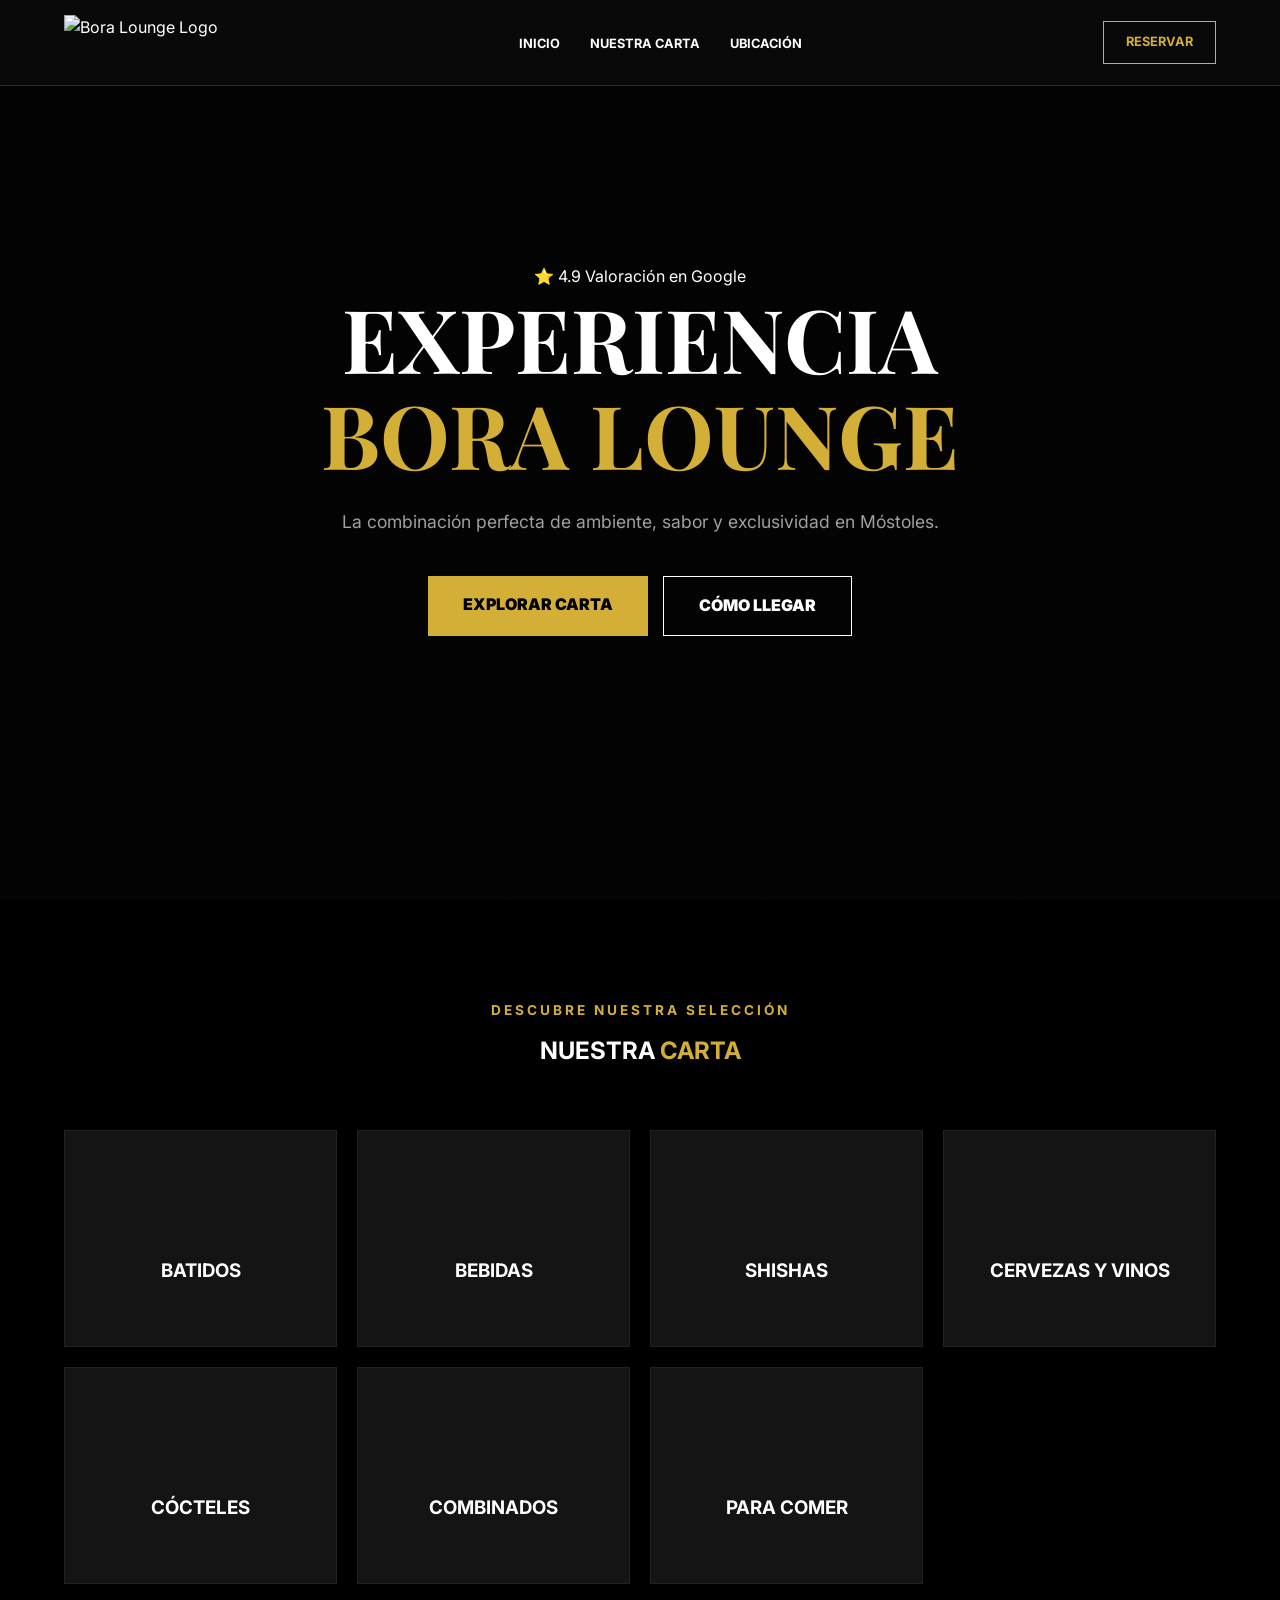
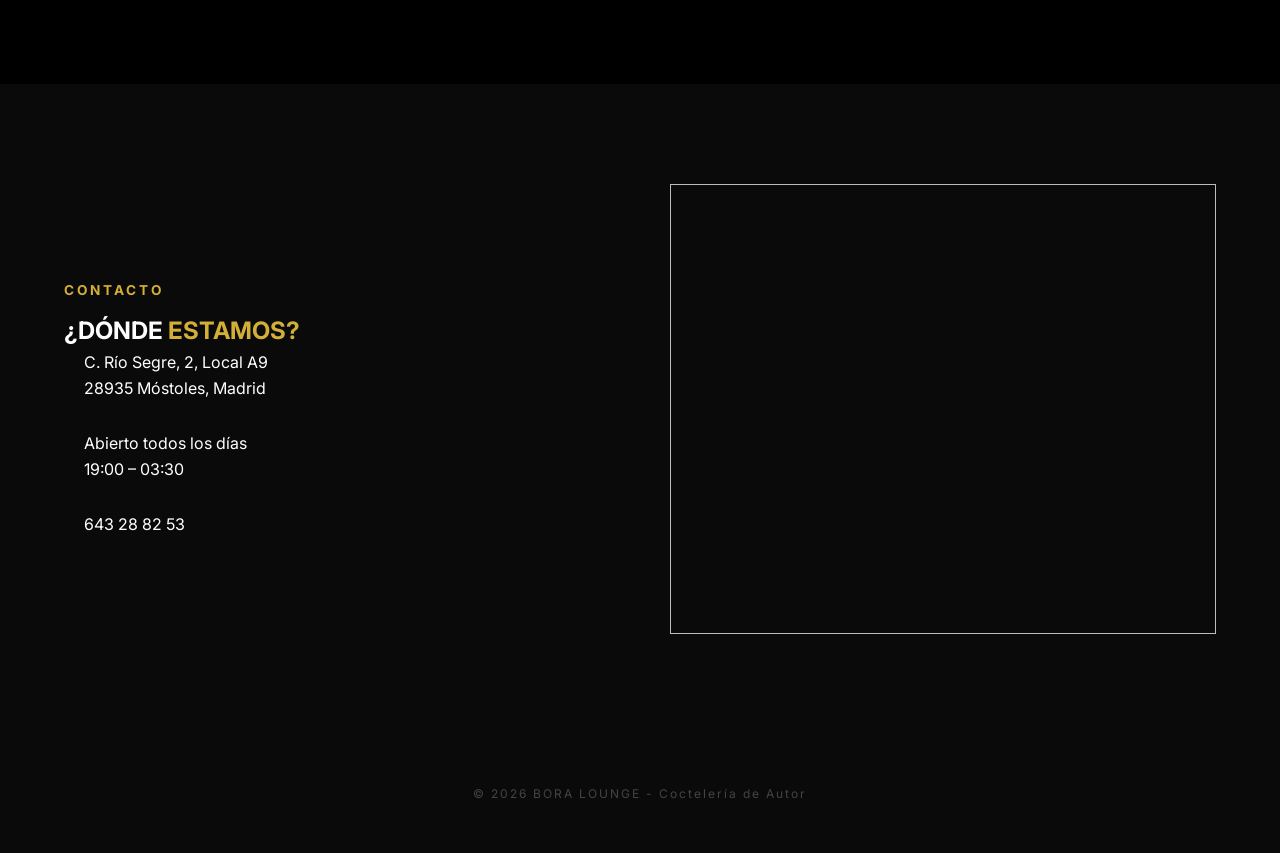
==== commit 9c62e68b: "index.html" ====
--- a/index.html
+++ b/index.html
@@ -87,17 +87,13 @@
                     <p>Abierto todos los días<br>19:00 – 03:30</p>
                 </div>
                 <div class="info-item">
-                    <i data-lucide="instagram"></i>
-                    <p>
-                        <a href="https://www.instagram.com/boralounge_/" target="_blank" style="color: inherit; text-decoration: none;">
-                            @boralounge_
-                        </a>
-                    </p>
+                    <i data-lucide="phone"></i>
+                    <p>643 28 82 53</p>
                 </div>
             </div>
         </div>
         <div class="map-box">
-            <iframe src="https://www.google.com/maps/embed?pb=!1m18!1m12!1m3!1d3041.446864694468!2d-3.9213564!3d40.3230303!2m3!1f0!2f0!3f0!3m2!1i1024!2i768!4f13.1!3m3!1m2!1s0xd418e38d781f72d%3A0x633512702755e39d!2sC.%20R%C3%ADo%20Segre%2C%202%2C%2028935%20M%C3%B3stoles%2C%20Madrid!5e0!3m2!1ses!2ses!4v1710000000000" allowfullscreen="" loading="lazy"></iframe>
+            <iframe src="https://www.google.com/maps/embed?pb=!1m18!1m12!1m3!1d3042.846467362796!2d-3.921614923447953!3d40.30138986231013!2m3!1f0!2f0!3f0!3m2!1i1024!2i768!4f13.1!3m3!1m2!1s0xd418de0104f6e49%3A0x63351d382f6e9f90!2sC.%20R%C3%ADo%20Segre%2C%202%2C%2028935%20M%C3%B3stoles%2C%20Madrid!5e0!3m2!1ses!2ses!4v1710000000000!5m2!1ses!2ses" allowfullscreen="" loading="lazy"></iframe>
         </div>
     </div>
 </section>
